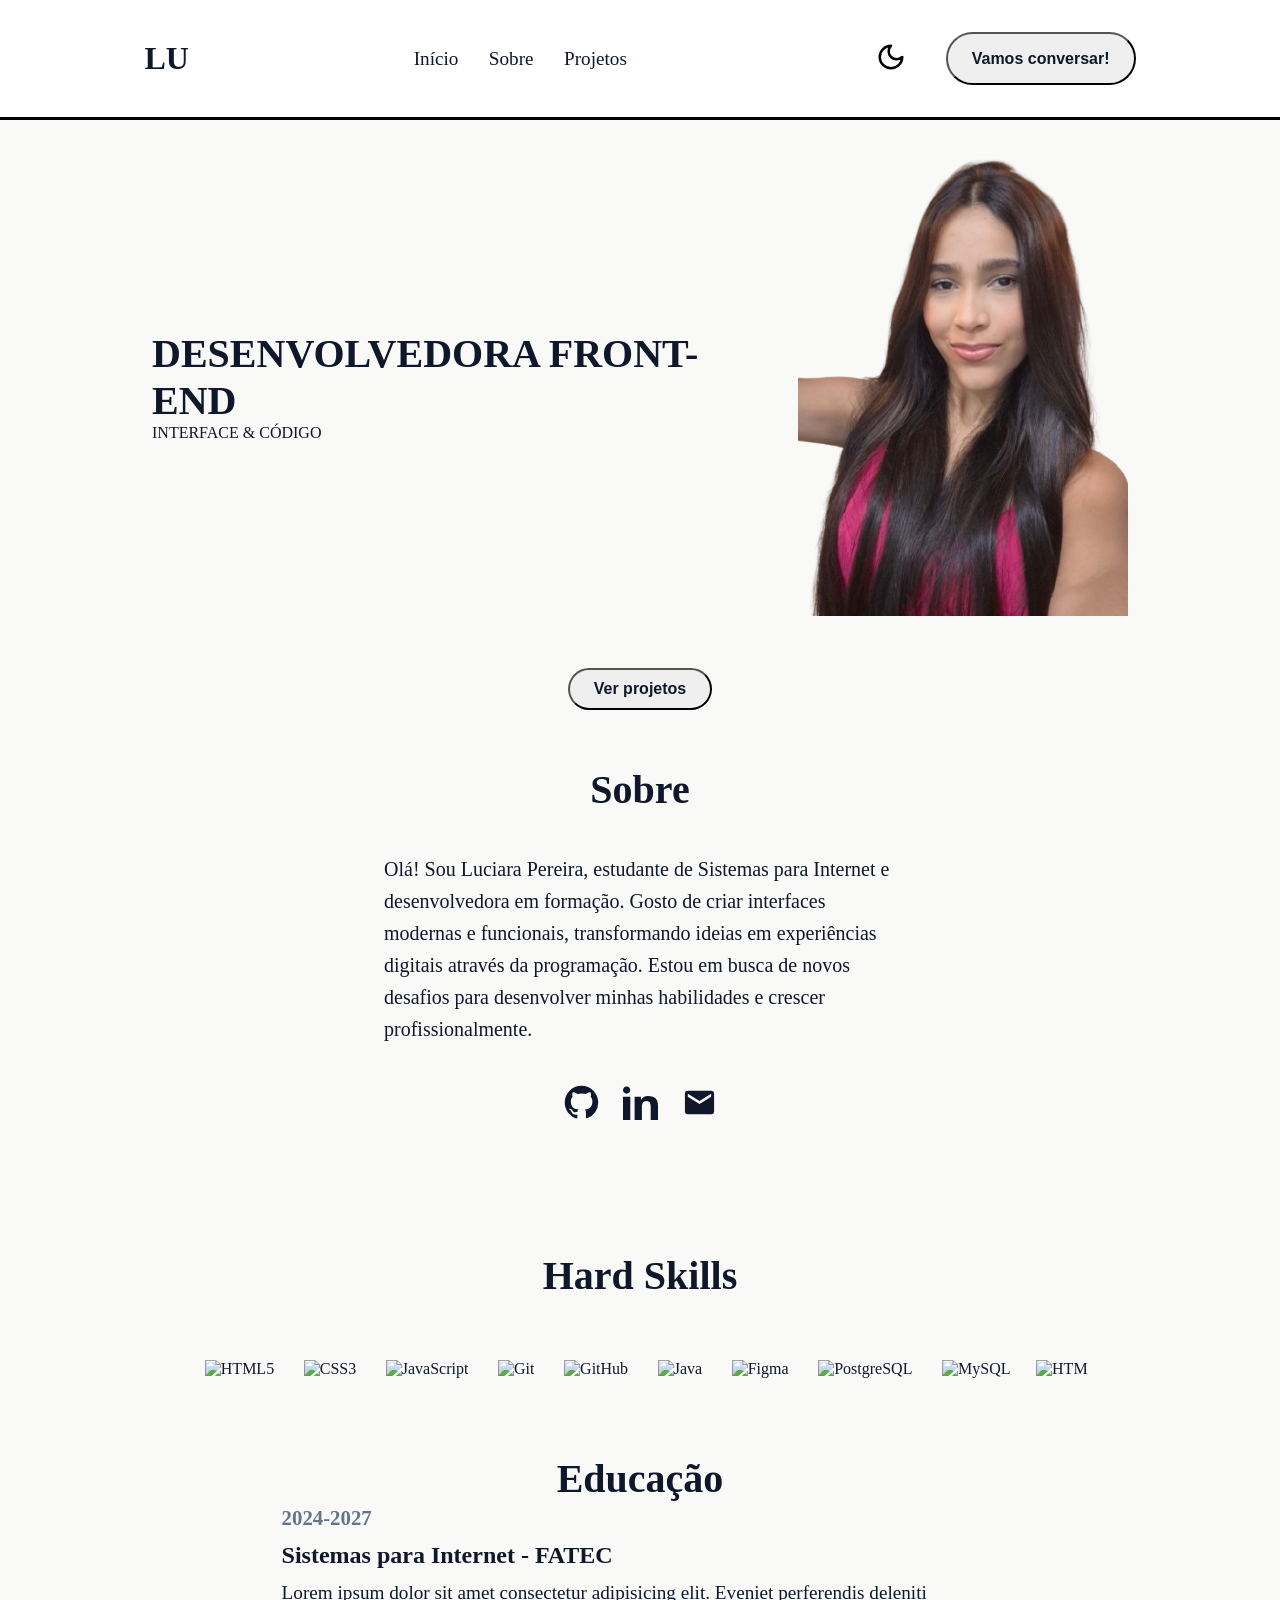
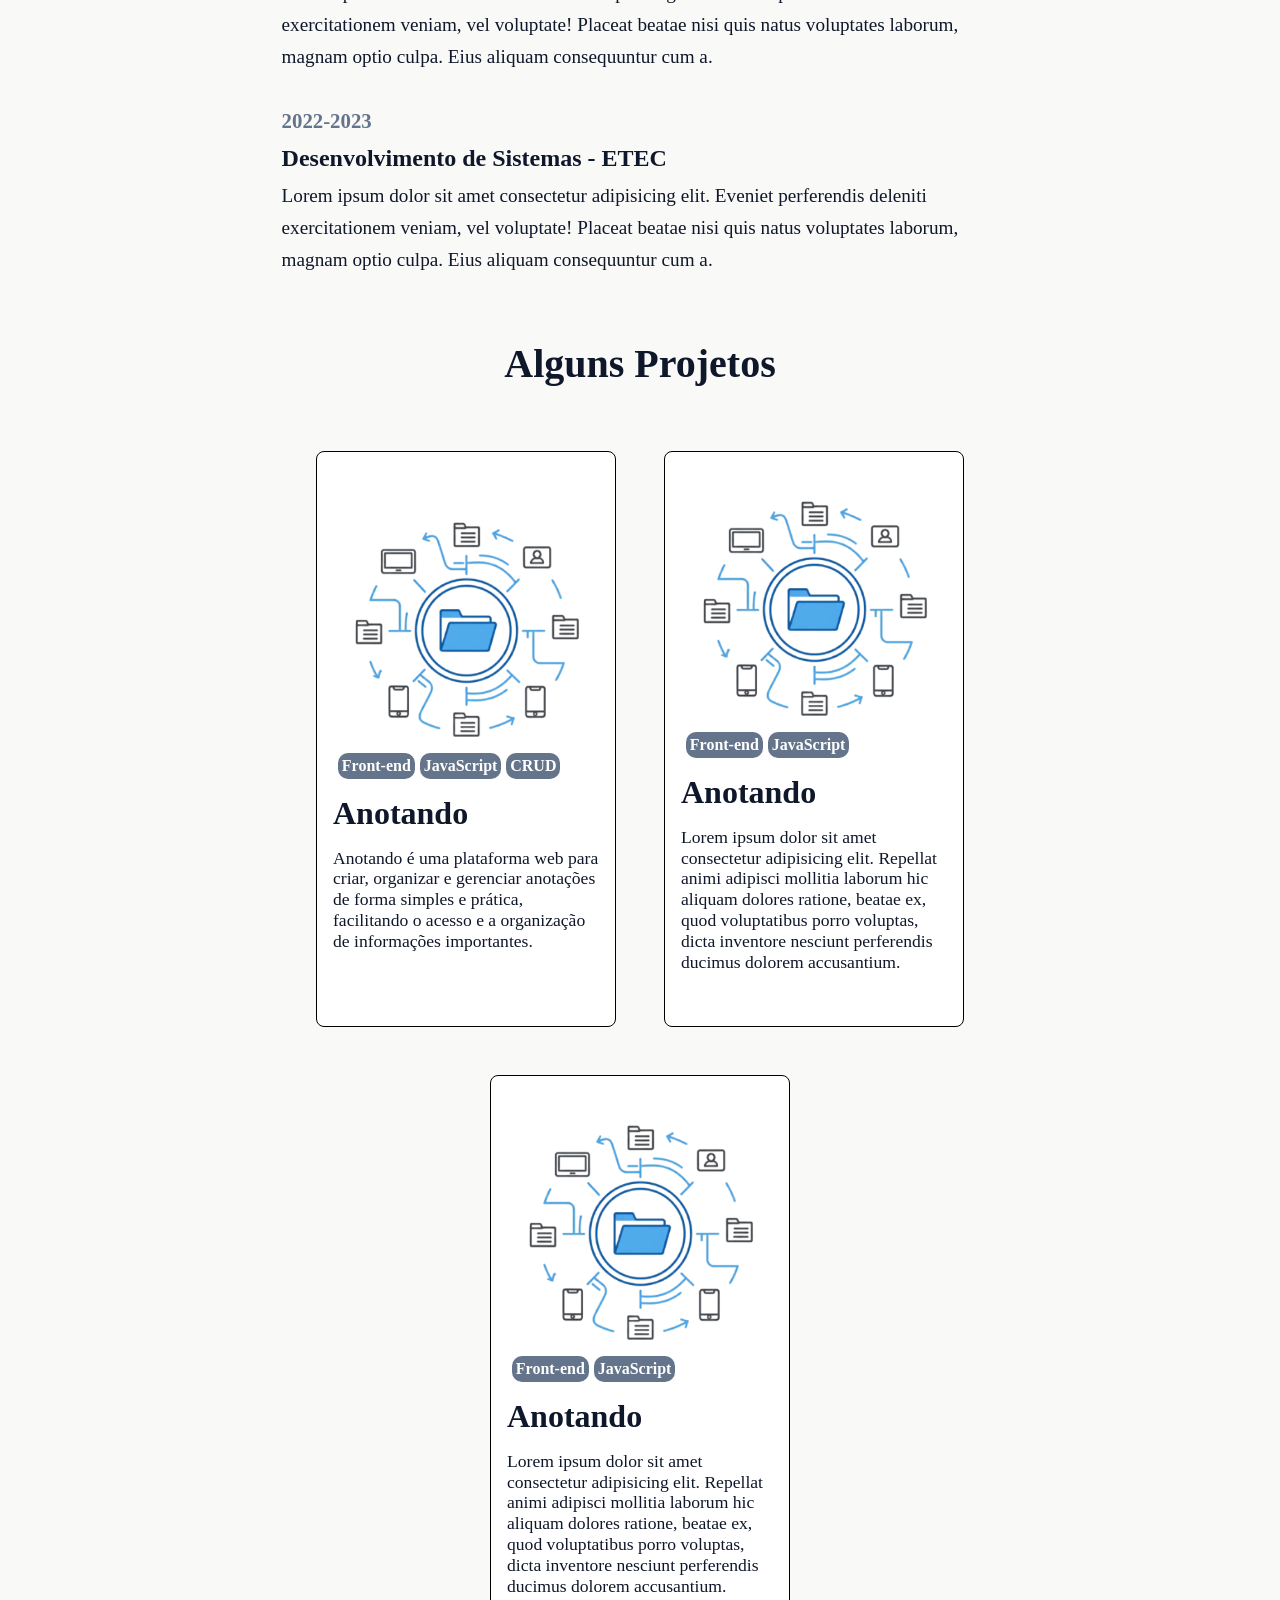
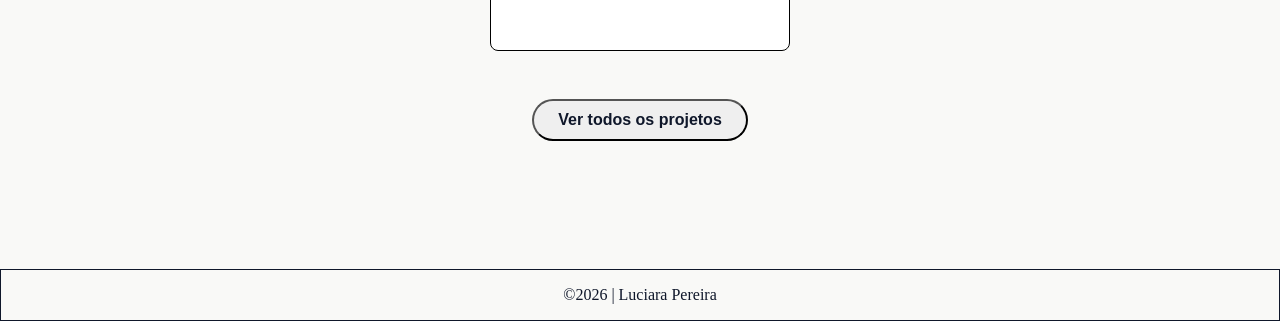
==== index.html @ bbcb5b66 "first commit" ====
<!DOCTYPE html>
<html lang="pt-br">
<head>
    <meta charset="UTF-8">
    <meta name="viewport" content="width=device-width, initial-scale=1.0">
    <meta name="description" content="Portfólio de Luciara Pereira, Desenvolvedora Full-Stack (JavaScript, TypeScript, React, Java - Spring Boot)">
    <title>Luciara Tech</title>
    <link rel="stylesheet" href="styles/style.css">
</head>
<body>

    <header class="header">
        <div class="container-header">
            <span><a href="#">LU</a></span>
            <nav class="nav">
                <ul class="nav-list">
                    <li> <a href="#">Início</a></li>
                    <li> <a href="#">Sobre</a></li>
                    <li> <a href="pages/projetos.html">Projetos</a></li>
                    <!-- <li> <a href="#">Contato</a></li> -->
                </ul>
            </nav>
            <div class="header-actions">
                <button class="btns btn-theme" id="botao-tema">
                    <svg xmlns="http://www.w3.org/2000/svg" id="icone-tema"
                        width="30"
                        height="30"
                        viewBox="0 0 24 24"
                        fill="none"
                        stroke="currentColor"
                        stroke-width="2"
                        stroke-linecap="round"
                        stroke-linejoin="round">
                        <path d="M12 3a6 6 0 1 0 9 9A9 9 0 1 1 12 3z"/>
                    </svg>
                </button>
                <button class="btns" id="contato"><a href="mailto:luciarapereir4@gmail.com">Vamos conversar!</a></button>
                <button class="menu-btn">☰</button>
                
            </div>
        </div>
    </header>

    <div class="mobile">
        <div class="container-mobile">
            <nav class="nav-mobile">
                <ul class="nav-list-mobile">
                    <li> <a href="#">Início</a></li>
                    <li> <a href="#">Sobre</a></li>
                    <li> <a href="pages/projetos.html">Projetos</a></li>
                    <!-- <li> <a href="#">Contato</a></li> -->
                </ul>
            </nav>
            <div class="mobile-actions">
                <button class="btns" id="contato-mobile"><a href="mailto:luciarapereir4@gmail.com">Vamos conversar!</a></button>
            </div>
        </div>
    </div>

    <main>
        <section class="inicio">
            <div class="container-inicio">
                <div class="container-inicio-img">
                    <div class="title-inicio">
                    <h1>DESENVOLVEDORA FRONT-END</h1>
                    <p>INTERFACE & CÓDIGO</p>
                </div>
                <div class="image-perfil">
                    <img src="imgs/eu-perfil.png" alt="">
                </div>

                </div>
                 <button class="btns btnp"><a href="pages/projetos.html">Ver projetos</a></button>
            </div>
           
        </section>
        
        <div id="s"></div>
        <section class="sobre">
            <div class="container-sobre">
                <h2 class="title-sobre">Sobre</h2>
                <p class="texto-sobre">Olá! Sou Luciara Pereira, estudante de Sistemas para Internet e desenvolvedora em formação. Gosto de criar interfaces modernas e funcionais, transformando ideias em experiências digitais através da programação. Estou em busca de novos desafios para desenvolver minhas habilidades e crescer profissionalmente.</p>

                <div class="redes">
                    <a href="">
                        <svg xmlns="http://www.w3.org/2000/svg"
                        width="35"
                        height="35"
                        viewBox="0 0 24 24"
                        fill="currentColor">
                        <path d="M12 .5C5.65.5.5 5.65.5 12c0 5.08 3.29 9.39 7.86 10.91.57.1.78-.25.78-.56v-2.17c-3.2.7-3.88-1.54-3.88-1.54-.52-1.34-1.28-1.69-1.28-1.69-1.05-.72.08-.71.08-.71 1.16.08 1.77 1.19 1.77 1.19 1.03 1.77 2.71 1.26 3.37.96.1-.75.4-1.26.73-1.55-2.55-.29-5.23-1.28-5.23-5.69 0-1.26.45-2.29 1.19-3.1-.12-.29-.52-1.47.11-3.06 0 0 .97-.31 3.19 1.18a11.1 11.1 0 0 1 5.81 0c2.22-1.49 3.19-1.18 3.19-1.18.63 1.59.23 2.77.11 3.06.74.81 1.19 1.84 1.19 3.1 0 4.42-2.68 5.4-5.24 5.68.41.36.78 1.08.78 2.18v3.23c0 .31.2.67.79.56A11.51 11.51 0 0 0 23.5 12C23.5 5.65 18.35.5 12 .5z"/>
                        </svg>
                    </a>
                    <a href="">
                        <svg xmlns="http://www.w3.org/2000/svg"
                        width="35"
                        height="35"
                        viewBox="0 0 24 24"
                        fill="currentColor">
                        <path d="M4.98 3.5C4.98 4.88 3.87 6 2.5 6S0 4.88 0 3.5 1.11 1 2.5 1 4.98 2.12 4.98 3.5zM0 8h5v16H0V8zm7.5 0h4.79v2.19h.07c.67-1.27 2.31-2.61 4.76-2.61C22.21 7.58 24 10.08 24 14.22V24h-5v-8.43c0-2.01-.04-4.6-2.8-4.6-2.81 0-3.24 2.19-3.24 4.45V24h-5V8z"/>
                        </svg>
                    </a>

                    <a href="">
                        <svg xmlns="http://www.w3.org/2000/svg"
                        width="35"
                        height="35"
                        viewBox="0 0 24 24"
                        fill="currentColor">
                         <path d="M20 4H4a2 2 0 0 0-2 2v12a2 2 0 0 0 2 2h16a2 2 0 0 0 2-2V6a2 2 0 0 0-2-2zm0 4-8 5-8-5V6l8 5 8-5v2z"/>
                        </svg>
                    </a>
                    
                </div>
            </div>    
        </section>

        <section class="more-infos">
            <div class="container-more-infos">
            
                <div class="hard-skills">
               
                <h2 >Hard Skills</h2>

                <div class="carrossel-tecnologias">
                    <div class="faixa-tecnologias">
                        <div class="grupo-tecnologias">
                            <img src="https://cdn.jsdelivr.net/gh/devicons/devicon/icons/html5/html5-original.svg" alt="HTML5">
                            <img src="https://cdn.jsdelivr.net/gh/devicons/devicon/icons/css3/css3-original.svg" alt="CSS3">
                            <img src="https://cdn.jsdelivr.net/gh/devicons/devicon/icons/javascript/javascript-original.svg" alt="JavaScript">
                            <img src="https://cdn.jsdelivr.net/gh/devicons/devicon/icons/git/git-original.svg" alt="Git">
                            <img src="https://cdn.jsdelivr.net/gh/devicons/devicon/icons/github/github-original.svg" alt="GitHub">
                            <img src="https://cdn.jsdelivr.net/gh/devicons/devicon/icons/java/java-original.svg" alt="Java">
                            <img src="https://cdn.jsdelivr.net/gh/devicons/devicon/icons/figma/figma-original.svg" alt="Figma">
                            <img src="https://cdn.jsdelivr.net/gh/devicons/devicon/icons/postgresql/postgresql-original.svg" alt="PostgreSQL">
                            <img src="https://cdn.jsdelivr.net/gh/devicons/devicon/icons/mysql/mysql-original.svg" alt="MySQL">
                        </div>

                        <div class="grupo-tecnologias">
                            <img src="https://cdn.jsdelivr.net/gh/devicons/devicon/icons/html5/html5-original.svg" alt="HTML5">
                            <img src="https://cdn.jsdelivr.net/gh/devicons/devicon/icons/css3/css3-original.svg" alt="CSS3">
                            <img src="https://cdn.jsdelivr.net/gh/devicons/devicon/icons/javascript/javascript-original.svg" alt="JavaScript">
                            <img src="https://cdn.jsdelivr.net/gh/devicons/devicon/icons/git/git-original.svg" alt="Git">
                            <img src="https://cdn.jsdelivr.net/gh/devicons/devicon/icons/github/github-original.svg" alt="GitHub">
                            <img src="https://cdn.jsdelivr.net/gh/devicons/devicon/icons/java/java-original.svg" alt="Java">
                            <img src="https://cdn.jsdelivr.net/gh/devicons/devicon/icons/figma/figma-original.svg" alt="Figma">
                            <img src="https://cdn.jsdelivr.net/gh/devicons/devicon/icons/postgresql/postgresql-original.svg" alt="PostgreSQL">
                            <img src="https://cdn.jsdelivr.net/gh/devicons/devicon/icons/mysql/mysql-original.svg" alt="MySQL">
                        </div> 
                        
                         <div class="grupo-tecnologias">
                            <img src="https://cdn.jsdelivr.net/gh/devicons/devicon/icons/html5/html5-original.svg" alt="HTML5">
                            <img src="https://cdn.jsdelivr.net/gh/devicons/devicon/icons/css3/css3-original.svg" alt="CSS3">
                            <img src="https://cdn.jsdelivr.net/gh/devicons/devicon/icons/javascript/javascript-original.svg" alt="JavaScript">
                            <img src="https://cdn.jsdelivr.net/gh/devicons/devicon/icons/git/git-original.svg" alt="Git">
                            <img src="https://cdn.jsdelivr.net/gh/devicons/devicon/icons/github/github-original.svg" alt="GitHub">
                            <img src="https://cdn.jsdelivr.net/gh/devicons/devicon/icons/java/java-original.svg" alt="Java">
                            <img src="https://cdn.jsdelivr.net/gh/devicons/devicon/icons/figma/figma-original.svg" alt="Figma">
                            <img src="https://cdn.jsdelivr.net/gh/devicons/devicon/icons/postgresql/postgresql-original.svg" alt="PostgreSQL">
                            <img src="https://cdn.jsdelivr.net/gh/devicons/devicon/icons/mysql/mysql-original.svg" alt="MySQL">
                        </div>


                         <div class="grupo-tecnologias">
                            <img src="https://cdn.jsdelivr.net/gh/devicons/devicon/icons/html5/html5-original.svg" alt="HTML5">
                            <img src="https://cdn.jsdelivr.net/gh/devicons/devicon/icons/css3/css3-original.svg" alt="CSS3">
                            <img src="https://cdn.jsdelivr.net/gh/devicons/devicon/icons/javascript/javascript-original.svg" alt="JavaScript">
                            <img src="https://cdn.jsdelivr.net/gh/devicons/devicon/icons/git/git-original.svg" alt="Git">
                            <img src="https://cdn.jsdelivr.net/gh/devicons/devicon/icons/github/github-original.svg" alt="GitHub">
                            <img src="https://cdn.jsdelivr.net/gh/devicons/devicon/icons/java/java-original.svg" alt="Java">
                            <img src="https://cdn.jsdelivr.net/gh/devicons/devicon/icons/figma/figma-original.svg" alt="Figma">
                            <img src="https://cdn.jsdelivr.net/gh/devicons/devicon/icons/postgresql/postgresql-original.svg" alt="PostgreSQL">
                            <img src="https://cdn.jsdelivr.net/gh/devicons/devicon/icons/mysql/mysql-original.svg" alt="MySQL">
                        </div>
                        
                        <div class="grupo-tecnologias">
                            <img src="https://cdn.jsdelivr.net/gh/devicons/devicon/icons/html5/html5-original.svg" alt="HTML5">
                            <img src="https://cdn.jsdelivr.net/gh/devicons/devicon/icons/css3/css3-original.svg" alt="CSS3">
                            <img src="https://cdn.jsdelivr.net/gh/devicons/devicon/icons/javascript/javascript-original.svg" alt="JavaScript">
                            <img src="https://cdn.jsdelivr.net/gh/devicons/devicon/icons/git/git-original.svg" alt="Git">
                            <img src="https://cdn.jsdelivr.net/gh/devicons/devicon/icons/github/github-original.svg" alt="GitHub">
                            <img src="https://cdn.jsdelivr.net/gh/devicons/devicon/icons/java/java-original.svg" alt="Java">
                            <img src="https://cdn.jsdelivr.net/gh/devicons/devicon/icons/figma/figma-original.svg" alt="Figma">
                            <img src="https://cdn.jsdelivr.net/gh/devicons/devicon/icons/postgresql/postgresql-original.svg" alt="PostgreSQL">
                            <img src="https://cdn.jsdelivr.net/gh/devicons/devicon/icons/mysql/mysql-original.svg" alt="MySQL">
                        </div>  
                    </div>
                </div>
            </div>
                

                <div class="education">
                    <h2>Educação</h2>
                    <div class="todos-cursos">
                        <div class="card-educacao">
                            <p class="ano">2024-2027</p>
                            <h3 class="title-curso">Sistemas para Internet - FATEC</h3>
                            <p class="desc-curso">Lorem ipsum dolor sit amet consectetur adipisicing elit. Eveniet perferendis deleniti exercitationem veniam, vel voluptate! Placeat beatae nisi quis natus voluptates laborum, magnam optio culpa. Eius aliquam consequuntur cum a.</p>
                        </div>

                         <div class="card-educacao">
                            <p class="ano">2022-2023</p>
                            <h3 class="title-curso">Desenvolvimento de Sistemas - ETEC</h3>
                            <p class="desc-curso">Lorem ipsum dolor sit amet consectetur adipisicing elit. Eveniet perferendis deleniti exercitationem veniam, vel voluptate! Placeat beatae nisi quis natus voluptates laborum, magnam optio culpa. Eius aliquam consequuntur cum a.</p>
                        </div>
                    </div>                   
                </div>
            </div>
        </section>

        <section class="projetos">
            <h2 class="title-projetos">Alguns Projetos</h2>
            <div class="container-projetos">
                
                <div class="todos-projetos">
                    <div class="card-projeto">
                        <img src="imgs/Anotando.png" alt="Logo Anotando">
                        <div class="selos">
                            <p class="selo">Front-end</p>
                            <p class="selo">JavaScript</p>
                            <p class="selo">CRUD</p>
                        </div>
                        <h3 class="title-card-projeto">Anotando</h3>
                        <p class="desc-projeto">Anotando é uma plataforma web para criar, organizar e gerenciar anotações de forma simples e prática, facilitando o acesso e a organização de informações importantes.</p>

                        <div class="infos-projeto">
                            <a href=""></a>
                            <a href=""></a>
                        </div>
                    </div>

                    <div class="card-projeto">
                        <img src="imgs/Anotando.png" alt="Logo Anotando">
                        <div class="selos">
                            <p class="selo">Front-end</p>
                            <p class="selo">JavaScript</p>
                        </div>
                        <h3 class="title-card-projeto">Anotando</h3>
                        <p class="desc-projeto">Lorem ipsum dolor sit amet consectetur adipisicing elit. Repellat animi adipisci mollitia laborum hic aliquam dolores ratione, beatae ex, quod voluptatibus porro voluptas, dicta inventore nesciunt perferendis ducimus dolorem accusantium.</p>

                        <div class="infos-projeto">
                            <a href=""></a>
                            <a href=""></a>
                        </div>
                    </div>

                    <div class="card-projeto">
                        <img src="imgs/Anotando.png" alt="Logo Anotando">
                        <div class="selos">
                            <p class="selo">Front-end</p>
                            <p class="selo">JavaScript</p>
                        </div>
                        <h3 class="title-card-projeto">Anotando</h3>
                        <p class="desc-projeto">Lorem ipsum dolor sit amet consectetur adipisicing elit. Repellat animi adipisci mollitia laborum hic aliquam dolores ratione, beatae ex, quod voluptatibus porro voluptas, dicta inventore nesciunt perferendis ducimus dolorem accusantium.</p>

                        <div class="infos-projeto">
                            <a href=""></a>
                            <a href=""></a>
                        </div>
                    </div>
                </div>
                 <button class="btns btnp"><a href="pages/projetos.html">Ver todos os projetos</a></button>
            </div>
        </section>
    </main>

    <footer>
        <div class="rodape">
            <p>©2026 | Luciara Pereira</p>
        </div>
    </footer>

    <script src="scripts/script.js"></script>

</body>
</html>
---- styles/style.css ----
:root {
  --bg-primary: #f9f9f7; 
  --bg-secondary: #ffffff;
  --bg-card: #ffffff;

  --text-primary: #0f172a; 
  --text-secondary: #64748b;
  --text-muted: #94a3b8;
  --text-call: #0f172a;

  --border: #e5e7eb;

}

*{
    margin: 0;
    padding: 0;
    box-sizing: border-box;
}

body {
  font-family: var(--font-primary);
  background-color: var(--bg-primary);
  color: var(--text-primary);
  overflow-x: hidden;
  transition:
    background-color 0.3s ease,
    color 0.3s ease;
}

body.dark{
  --bg-primary: #0a0f1a;
  --bg-secondary: #141922;
 --text-primary: #f9f9f7;
 --text-call: #0f172a;
}

body.dark .btn-theme{
    color: white; /* sol */
}

header{
    display: flex;
    border-bottom: 0.2rem solid #000000;
    padding: 2rem;  
    position: fixed;
    top: 0;
    background: var(--bg-secondary);
    width: 100%;
    margin-bottom: 2rem;
    z-index: 1;


    transition:
    background-color 0.3s ease,
    border-color 0.3s ease;
    background: color-mix(in srgb, var(--bg-secondary), transparent 10%);
    backdrop-filter: blur(10px);
}

header .container-header{
    width: 100%;
    margin: 0 auto;
    display: flex;
    justify-content: space-around;
    align-items: center;    
}

.container-header a{
    color: var(--font-primary);
    text-decoration: none;
    font-size: 1.2rem;
}

.container-header a:hover{
    color: var(--text-secondary);
}

.container-header span a{
    font-size: 2rem;
    font-weight: 800;
    color: var(--text-primary);
    text-decoration: none;
    z-index: 201;
}

.nav .nav-list{
    display: flex;
    gap: 1.9rem; 
}

.nav-list li{
    list-style-type: none;
}

.header-actions{
    display: flex;
    gap: 1rem;
}

.btns {
  display: inline-block;
  padding: 10px 24px;
  border-radius: 50px;
  text-decoration: none;
  font-weight: 700;
  cursor: pointer;
  transition: all 0.3s ease;
}

.btn-theme{
    background-color: transparent;
    border: none;
}

.btns:hover{
   transform: translateY(-2px);
}

#contato a{
    font-size: 1rem;
    color: var(--text-call);
    text-decoration: none;
}

#contato-mobile a{
    font-size: 1rem;
    color: var(--text-call);
    text-decoration: none;
}

.btnp a{
     font-size: 1rem;
     color: var(--text-call);
     text-decoration: none;
}

h1{
    font-size: 2.5rem;
}

h2{
    font-size: 2.5rem;
}


section{
  margin: 0 auto;
}


.inicio{
    width: 80%;
    max-width: 1400px;
    display: flex;
    flex-direction: column;
    align-items: center;
    justify-content: center;
    padding: 1.5rem;
    margin-top: 8rem;
}

.container-inicio{
    display: flex;
    justify-content: space-evenly;
    align-items: center;
    gap: 3rem;
    flex-direction: column;
    flex-wrap: wrap;
}

.container-inicio-img{
    display: flex;
    justify-content: space-evenly;
    align-items: center;
    gap: 3rem;
}

.sobre{
    width: 80%;
    max-width: 1400px;
    display: flex;
    flex-direction: column;
    align-items: center;
    justify-content: center;
    margin: 2rem auto;
}

.container-sobre{
    display: flex;
    flex-direction: column;
    align-items: center;
    justify-content: center;
    gap: 2.5rem;
}

.texto-sobre{
    max-width: 50%;
    width: 100%;
    font-size: 20px;
    line-height: 2rem;
}

.redes{
    display: flex;
    align-items: center;
    justify-content: center;
    gap: 1.5rem;
} 

.redes svg{
    color: var(--text-primary);
}

.container-more-infos{
    width: 80%;
    max-width: 1400px;
    display: flex;
    flex-direction: column;
    align-items: center;
    justify-content: center;
    margin: 4rem auto;
}

.hard-skills{
    display: flex;
    justify-content: center;
    flex-direction: column;
    align-items: center;
    gap: 3rem;
    margin: 4rem;
}

.carrossel-tecnologias{
    width: 100%;
    overflow: hidden;
    position: relative;
    margin: 0 auto;
}

.faixa-tecnologias{
    display: flex;
    width: fit-content;
    flex-wrap: nowrap;
    animation: deslizar 18s linear infinite;
}

.grupo-tecnologias{
    flex-shrink: 0;
}

.grupo-tecnologias img{
    width: 50px;
    height: 50px;
    flex-shrink: 0;
    transition: .3s;
    margin: 0.8rem;
}

.grupo-tecnologias img:hover{
    transform: scale(1.1);
}

@keyframes deslizar{
    from{
        transform: translateX(0);
    }

    to{
         transform: translateX(-50%);
    }
}

.education{
    display: flex;
    flex-direction: column;
    justify-content: center;
    align-items: center;
}

.todos-cursos{
    display: flex;
    flex-direction: column;
    align-items: center;
    gap: 2rem;
}
.card-educacao{
    display: flex;
    flex-direction: column;
    gap: 0.5rem;
    width: 70%;
}

.card-educacao p{
    font-size: 1.2rem;
    line-height: 2rem;
    
}

.card-educacao .ano{
    color: var(--text-secondary);
    font-weight: bold;
    font-size: 1.3rem;
}

.card-educacao .title-curso{
    font-size: 1.5rem;
    font-weight: 700;
}

.projetos{
    width: 80%;
    max-width: 1400px;
    display: flex;
    align-items: center;
    justify-content: center;
    margin: 4rem auto;
    flex-direction: column;
}

.container-projetos{
    display: flex;
    justify-content: center;
    align-items: center;
    gap: 3rem;
    margin: 4rem;
    flex-direction: column;
}

.todos-projetos{
    display: flex;
    flex-wrap: wrap;
    align-items: center;
    justify-content: center;
    gap: 3rem;
}

.card-projeto{
    display: flex;
    flex-direction: column;
    justify-content: center;
    padding: 1rem;
    background-color: var(--bg-secondary);
    border: 1px solid #000000;
    min-width: 300px;
    max-width: 300px;
    width: 100%;
    min-height: 20%;
    height: 36rem;
    gap: 1rem;
    border-radius: 8px;
    transition: 1s;
}

.card-projeto:hover{
    transform: translateY(-10px);
}

.card-projeto img{
    max-width: 300px;
    width: 100%;
    height: auto;
    margin: 0 auto;
}

.card-projeto .selos{
    display: flex;
    align-items: center;
}

.card-projeto .selos p{
    display: flex;
    align-items: center;
    justify-content: space-evenly;
    background-color: var(--text-secondary);
    margin-left: 0.3rem;
    padding: 4px;
    border-radius: 10px;
    color: var(--bg-secondary);
    font-weight: 600;
}

.title-card-projeto{
    font-size: 2rem;
}

.desc-projeto{
    font-size: 1.1rem;
    line-height: 1.3rem;
}





.mobile{
    z-index: 1000;
    position: fixed;
    top: 100px; /* distância do topo */
    display: flex;
    flex-direction: column;
    align-items: center;
    width: 100%;
    height: calc(100vh - 100px);
    gap: 1.5rem;
    transition: .3s;
    right: -100%;
}

.container-mobile{
    background: var(--bg-secondary);
    width: 100%;
    margin:0;
    margin-top: 1rem;
    padding: 1rem 0;
    display: flex;
    flex-direction: column;
    align-items: center;
    gap: 1.5rem;
}

    .container-mobile span a{
        text-decoration: none;
        color: var(--text-primary);
        font-size: 1.5rem;
        font-weight: 800;
    }

    .nav-list-mobile{
        display: flex;
        flex-direction: column;
        gap: 1rem;
        align-items: center;
    }

    .nav-list-mobile li{
        list-style: none;
    }

    .nav-list-mobile a{
        text-decoration: none;
        color: var(--text-primary);
        font-weight: 600;
    }

    .mobile-actions{
        display: flex;
        flex-direction: column;
        width: 100%;
        gap: .8rem;
    }

    .mobile-actions .btns{
        width: 70%;
        text-align: center;
        margin: 0 auto;
    }


.mobile.active{
    right: 0;
}
.menu-btn{
    display: none;
}

.menu-btn{
    background: none;
    border: none;
    cursor: pointer;

    font-size: 2.5rem;
    color: var(--text-primary);
}

.rodape{
    padding: 1rem;
    border: 1px solid var(--text-primary);
    display: flex;
    align-items: center;
    justify-content: center;
}



@media (max-width: 768px) {

    #contato{
        display: none;
    }

    .nav{
        display: none;
    }

    .menu-btn{
        display: block;
    }
   
    .container-inicio-img{
        flex-direction: column;
    }

    .faixa-tecnologias{
         animation: deslizar 8s linear infinite;
    }

}
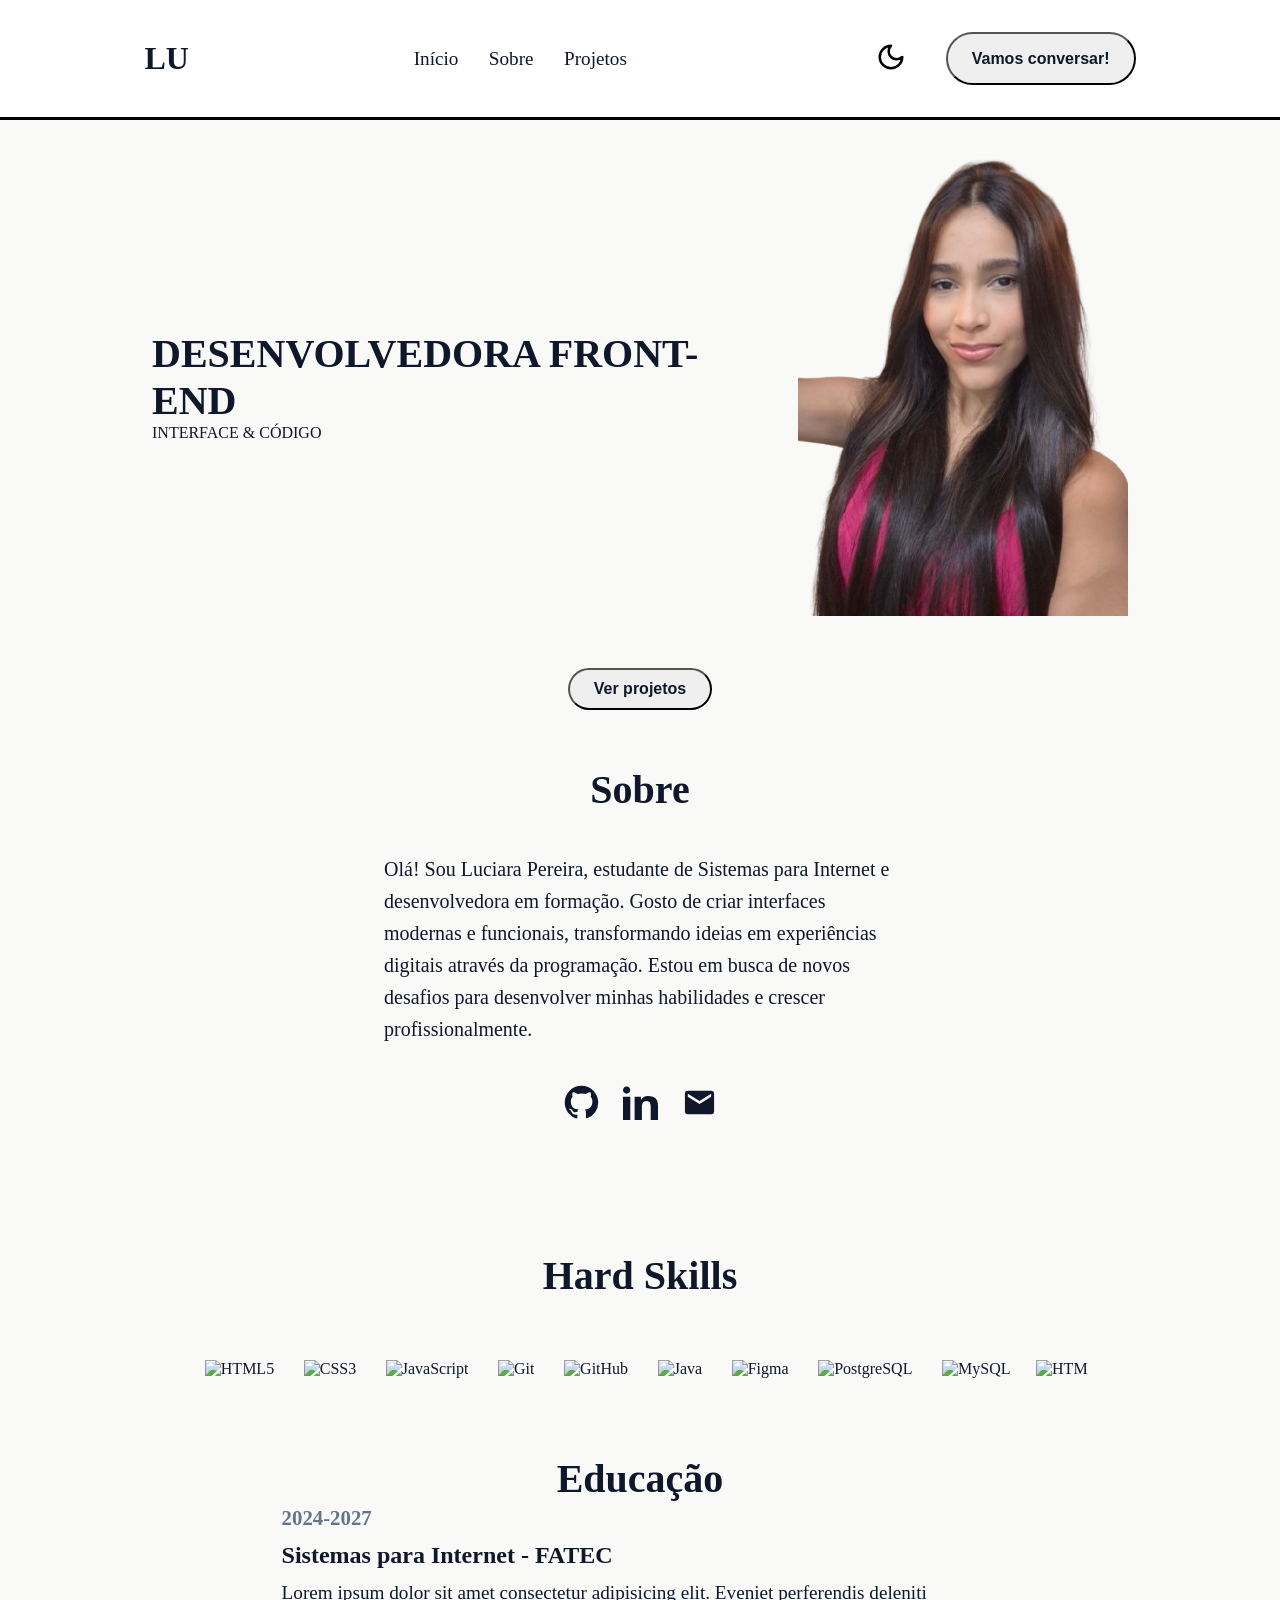
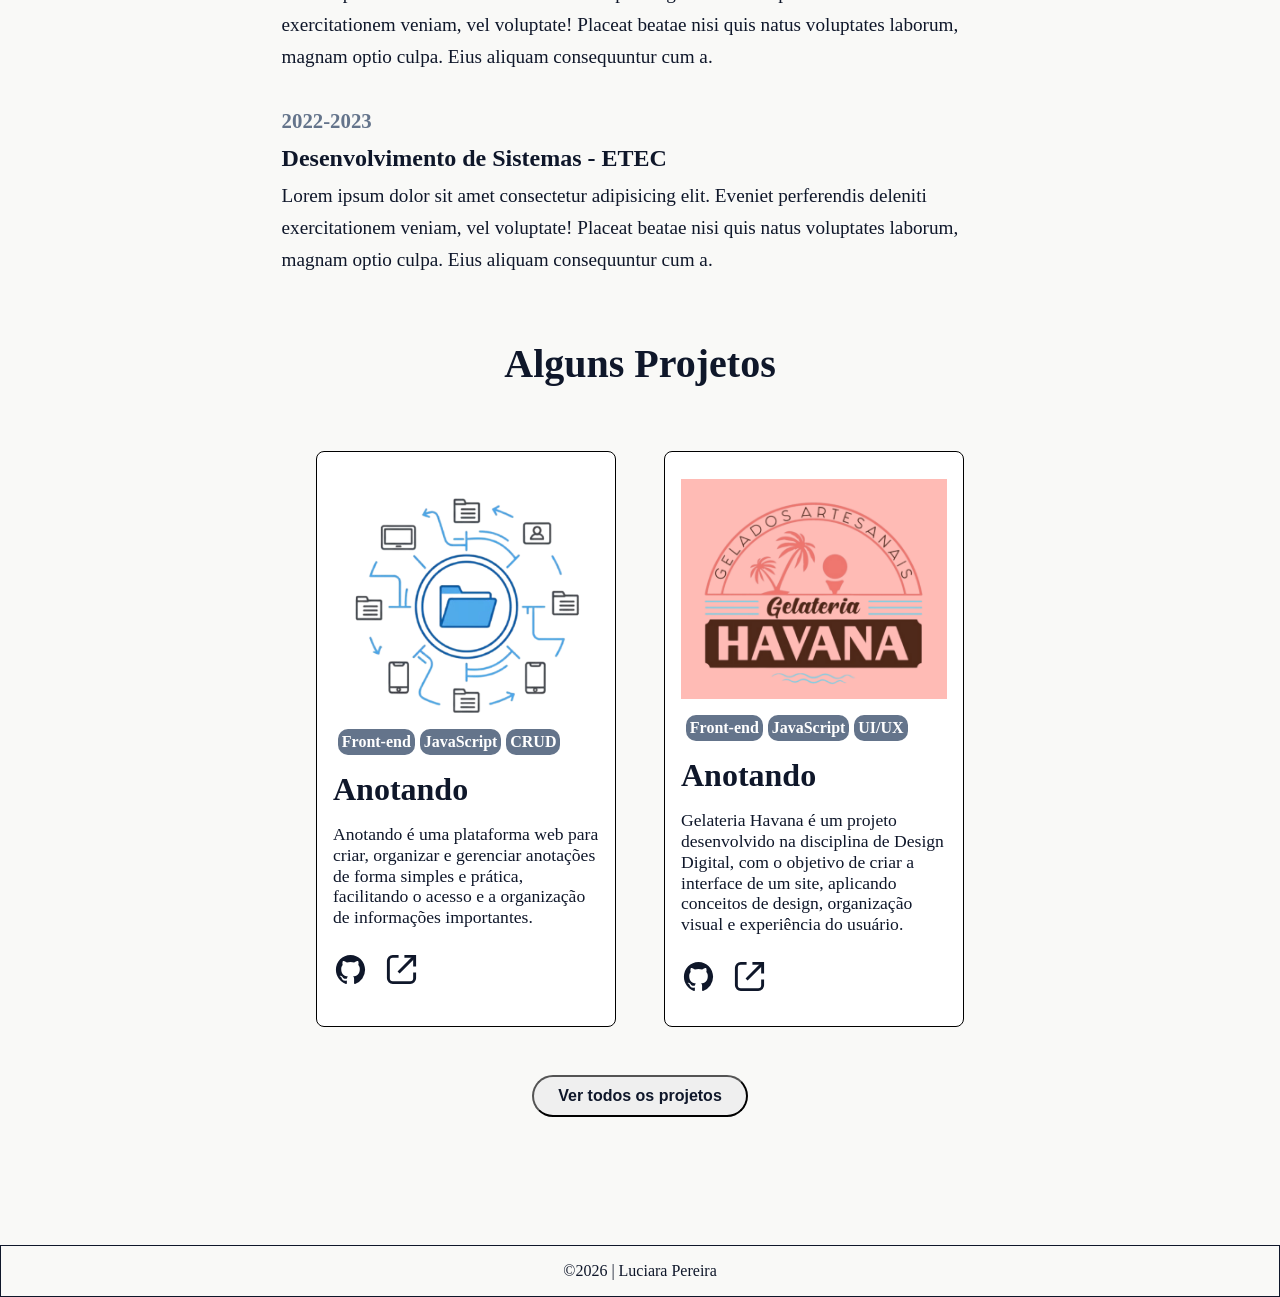
==== commit 32780da8: "projetos" ====
--- a/index.html
+++ b/index.html
@@ -14,8 +14,8 @@
             <span><a href="#">LU</a></span>
             <nav class="nav">
                 <ul class="nav-list">
-                    <li> <a href="#">Início</a></li>
-                    <li> <a href="#">Sobre</a></li>
+                    <li> <a href="index.html">Início</a></li>
+                    <li> <a href="#s">Sobre</a></li>
                     <li> <a href="pages/projetos.html">Projetos</a></li>
                     <!-- <li> <a href="#">Contato</a></li> -->
                 </ul>
@@ -45,8 +45,8 @@
         <div class="container-mobile">
             <nav class="nav-mobile">
                 <ul class="nav-list-mobile">
-                    <li> <a href="#">Início</a></li>
-                    <li> <a href="#">Sobre</a></li>
+                    <li> <a href="index.html">Início</a></li>
+                    <li> <a href="#s">Sobre</a></li>
                     <li> <a href="pages/projetos.html">Projetos</a></li>
                     <!-- <li> <a href="#">Contato</a></li> -->
                 </ul>
@@ -82,7 +82,7 @@
                 <p class="texto-sobre">Olá! Sou Luciara Pereira, estudante de Sistemas para Internet e desenvolvedora em formação. Gosto de criar interfaces modernas e funcionais, transformando ideias em experiências digitais através da programação. Estou em busca de novos desafios para desenvolver minhas habilidades e crescer profissionalmente.</p>
 
                 <div class="redes">
-                    <a href="">
+                    <a href="https://github.com/LuciaraPereira">
                         <svg xmlns="http://www.w3.org/2000/svg"
                         width="35"
                         height="35"
@@ -91,7 +91,7 @@
                         <path d="M12 .5C5.65.5.5 5.65.5 12c0 5.08 3.29 9.39 7.86 10.91.57.1.78-.25.78-.56v-2.17c-3.2.7-3.88-1.54-3.88-1.54-.52-1.34-1.28-1.69-1.28-1.69-1.05-.72.08-.71.08-.71 1.16.08 1.77 1.19 1.77 1.19 1.03 1.77 2.71 1.26 3.37.96.1-.75.4-1.26.73-1.55-2.55-.29-5.23-1.28-5.23-5.69 0-1.26.45-2.29 1.19-3.1-.12-.29-.52-1.47.11-3.06 0 0 .97-.31 3.19 1.18a11.1 11.1 0 0 1 5.81 0c2.22-1.49 3.19-1.18 3.19-1.18.63 1.59.23 2.77.11 3.06.74.81 1.19 1.84 1.19 3.1 0 4.42-2.68 5.4-5.24 5.68.41.36.78 1.08.78 2.18v3.23c0 .31.2.67.79.56A11.51 11.51 0 0 0 23.5 12C23.5 5.65 18.35.5 12 .5z"/>
                         </svg>
                     </a>
-                    <a href="">
+                    <a href="https://www.linkedin.com/in/luciarapereira/">
                         <svg xmlns="http://www.w3.org/2000/svg"
                         width="35"
                         height="35"
@@ -101,7 +101,7 @@
                         </svg>
                     </a>
 
-                    <a href="">
+                    <a href="mailto:luciarapereir4@gmail.com">
                         <svg xmlns="http://www.w3.org/2000/svg"
                         width="35"
                         height="35"
@@ -223,13 +223,49 @@
                         <h3 class="title-card-projeto">Anotando</h3>
                         <p class="desc-projeto">Anotando é uma plataforma web para criar, organizar e gerenciar anotações de forma simples e prática, facilitando o acesso e a organização de informações importantes.</p>
 
-                        <div class="infos-projeto">
-                            <a href=""></a>
-                            <a href=""></a>
+                          <div class="infos-projeto">
+                            <a href="https://github.com/LuciaraPereira/anotando">
+                                <svg xmlns="http://www.w3.org/2000/svg" width="35" height="35" fill="currentColor" viewBox="0 0 24 24">
+                                    <path d="M12 2C6.48 2 2 6.58 2 12.23c0 4.52 2.87 8.35 6.84 9.7.5.1.68-.22.68-.49 0-.24-.01-1.04-.01-1.89-2.78.62-3.37-1.21-3.37-1.21-.45-1.18-1.11-1.49-1.11-1.49-.91-.64.07-.63.07-.63 1 .07 1.53 1.06 1.53 1.06.9 1.58 2.36 1.12 2.94.86.09-.67.35-1.12.63-1.38-2.22-.26-4.56-1.14-4.56-5.08 0-1.12.39-2.03 1.03-2.75-.1-.26-.45-1.31.1-2.72 0 0 .84-.28 2.75 1.05A9.3 9.3 0 0 1 12 6.84c.85 0 1.7.12 2.5.35 1.9-1.33 2.74-1.05 2.74-1.05.55 1.41.2 2.46.1 2.72.64.72 1.03 1.63 1.03 2.75 0 3.95-2.35 4.82-4.58 5.07.36.32.68.95.68 1.92 0 1.39-.01 2.51-.01 2.85 0 .27.18.6.69.49A10.25 10.25 0 0 0 22 12.23C22 6.58 17.52 2 12 2z"/>
+                                </svg>
+                            </a>
+                            <a href="https://anotando.vercel.app/"> 
+                                <svg xmlns="http://www.w3.org/2000/svg" width="35" height="35"  fill="none" stroke="currentColor" stroke-width="2" viewBox="0 0 24 24">
+                                    <path d="M14 3h7v7"/>
+                                    <path d="M10 14L21 3"/>
+                                    <path d="M21 14v4a3 3 0 0 1-3 3H6a3 3 0 0 1-3-3V6a3 3 0 0 1 3-3h4"/>
+                                </svg>
+                            </a>
                         </div>
                     </div>
 
                     <div class="card-projeto">
+                        <img src="imgs/Havana.png" alt="Logo Gelateria Havana">
+                        <div class="selos">
+                            <p class="selo">Front-end</p>
+                            <p class="selo">JavaScript</p>
+                            <p class="selo">UI/UX</p>
+                        </div>
+                        <h3 class="title-card-projeto">Anotando</h3>
+                        <p class="desc-projeto">Gelateria Havana é um projeto desenvolvido na disciplina de Design Digital, com o objetivo de criar a interface de um site, aplicando conceitos de design, organização visual e experiência do usuário.</p>
+
+                          <div class="infos-projeto">
+                            <a href="https://github.com/LuciaraPereira/Gelateria-Havana">
+                                <svg xmlns="http://www.w3.org/2000/svg" width="35" height="35"  fill="currentColor" viewBox="0 0 24 24">
+                                    <path d="M12 2C6.48 2 2 6.58 2 12.23c0 4.52 2.87 8.35 6.84 9.7.5.1.68-.22.68-.49 0-.24-.01-1.04-.01-1.89-2.78.62-3.37-1.21-3.37-1.21-.45-1.18-1.11-1.49-1.11-1.49-.91-.64.07-.63.07-.63 1 .07 1.53 1.06 1.53 1.06.9 1.58 2.36 1.12 2.94.86.09-.67.35-1.12.63-1.38-2.22-.26-4.56-1.14-4.56-5.08 0-1.12.39-2.03 1.03-2.75-.1-.26-.45-1.31.1-2.72 0 0 .84-.28 2.75 1.05A9.3 9.3 0 0 1 12 6.84c.85 0 1.7.12 2.5.35 1.9-1.33 2.74-1.05 2.74-1.05.55 1.41.2 2.46.1 2.72.64.72 1.03 1.63 1.03 2.75 0 3.95-2.35 4.82-4.58 5.07.36.32.68.95.68 1.92 0 1.39-.01 2.51-.01 2.85 0 .27.18.6.69.49A10.25 10.25 0 0 0 22 12.23C22 6.58 17.52 2 12 2z"/>
+                                </svg>
+                            </a>
+                            <a href="https://gelateria-havana.vercel.app/"> 
+                                <svg xmlns="http://www.w3.org/2000/svg" width="35" height="35"  fill="none" stroke="currentColor" stroke-width="2" viewBox="0 0 24 24">
+                                    <path d="M14 3h7v7"/>
+                                    <path d="M10 14L21 3"/>
+                                    <path d="M21 14v4a3 3 0 0 1-3 3H6a3 3 0 0 1-3-3V6a3 3 0 0 1 3-3h4"/>
+                                </svg>
+                            </a>
+                        </div>
+                    </div>
+
+                    <!-- <div class="card-projeto">
                         <img src="imgs/Anotando.png" alt="Logo Anotando">
                         <div class="selos">
                             <p class="selo">Front-end</p>
@@ -238,26 +274,21 @@
                         <h3 class="title-card-projeto">Anotando</h3>
                         <p class="desc-projeto">Lorem ipsum dolor sit amet consectetur adipisicing elit. Repellat animi adipisci mollitia laborum hic aliquam dolores ratione, beatae ex, quod voluptatibus porro voluptas, dicta inventore nesciunt perferendis ducimus dolorem accusantium.</p>
 
-                        <div class="infos-projeto">
-                            <a href=""></a>
-                            <a href=""></a>
-                        </div>
-                    </div>
-
-                    <div class="card-projeto">
-                        <img src="imgs/Anotando.png" alt="Logo Anotando">
-                        <div class="selos">
-                            <p class="selo">Front-end</p>
-                            <p class="selo">JavaScript</p>
-                        </div>
-                        <h3 class="title-card-projeto">Anotando</h3>
-                        <p class="desc-projeto">Lorem ipsum dolor sit amet consectetur adipisicing elit. Repellat animi adipisci mollitia laborum hic aliquam dolores ratione, beatae ex, quod voluptatibus porro voluptas, dicta inventore nesciunt perferendis ducimus dolorem accusantium.</p>
-
-                        <div class="infos-projeto">
-                            <a href=""></a>
-                            <a href=""></a>
-                        </div>
-                    </div>
+                          <div class="infos-projeto">
+                            <a href="">
+                                <svg xmlns="http://www.w3.org/2000/svg" width="35" height="35"  fill="currentColor" viewBox="0 0 24 24">
+                                    <path d="M12 2C6.48 2 2 6.58 2 12.23c0 4.52 2.87 8.35 6.84 9.7.5.1.68-.22.68-.49 0-.24-.01-1.04-.01-1.89-2.78.62-3.37-1.21-3.37-1.21-.45-1.18-1.11-1.49-1.11-1.49-.91-.64.07-.63.07-.63 1 .07 1.53 1.06 1.53 1.06.9 1.58 2.36 1.12 2.94.86.09-.67.35-1.12.63-1.38-2.22-.26-4.56-1.14-4.56-5.08 0-1.12.39-2.03 1.03-2.75-.1-.26-.45-1.31.1-2.72 0 0 .84-.28 2.75 1.05A9.3 9.3 0 0 1 12 6.84c.85 0 1.7.12 2.5.35 1.9-1.33 2.74-1.05 2.74-1.05.55 1.41.2 2.46.1 2.72.64.72 1.03 1.63 1.03 2.75 0 3.95-2.35 4.82-4.58 5.07.36.32.68.95.68 1.92 0 1.39-.01 2.51-.01 2.85 0 .27.18.6.69.49A10.25 10.25 0 0 0 22 12.23C22 6.58 17.52 2 12 2z"/>
+                                </svg>
+                            </a>
+                            <a href=""> 
+                                <svg xmlns="http://www.w3.org/2000/svg" width="35" height="35" fill="none" stroke="currentColor" stroke-width="2" viewBox="0 0 24 24">
+                                    <path d="M14 3h7v7"/>
+                                    <path d="M10 14L21 3"/>
+                                    <path d="M21 14v4a3 3 0 0 1-3 3H6a3 3 0 0 1-3-3V6a3 3 0 0 1 3-3h4"/>
+                                </svg>
+                            </a>
+                        </div>
+                    </div> -->
                 </div>
                  <button class="btns btnp"><a href="pages/projetos.html">Ver todos os projetos</a></button>
             </div>
--- a/styles/style.css
+++ b/styles/style.css
@@ -212,6 +212,10 @@
     color: var(--text-primary);
 }
 
+.redes svg:hover{
+    color: var(--text-secondary);
+}
+
 .container-more-infos{
     width: 80%;
     max-width: 1400px;
@@ -243,6 +247,9 @@
     width: fit-content;
     flex-wrap: nowrap;
     animation: deslizar 18s linear infinite;
+}
+.faixa-tecnologias:hover{
+     animation-play-state: paused;
 }
 
 .grupo-tecnologias{
@@ -260,6 +267,7 @@
 .grupo-tecnologias img:hover{
     transform: scale(1.1);
 }
+
 
 @keyframes deslizar{
     from{
@@ -389,8 +397,20 @@
     line-height: 1.3rem;
 }
 
-
-
+.infos-projeto{
+    display: flex;
+    gap: 1rem;
+    align-items: center;
+}
+
+.infos-projeto a{
+    color: var(--text-primary);
+    margin-top: 0.5rem;
+}
+
+.infos-projeto a:hover{
+    color:var(--text-secondary);
+}
 
 
 .mobile{
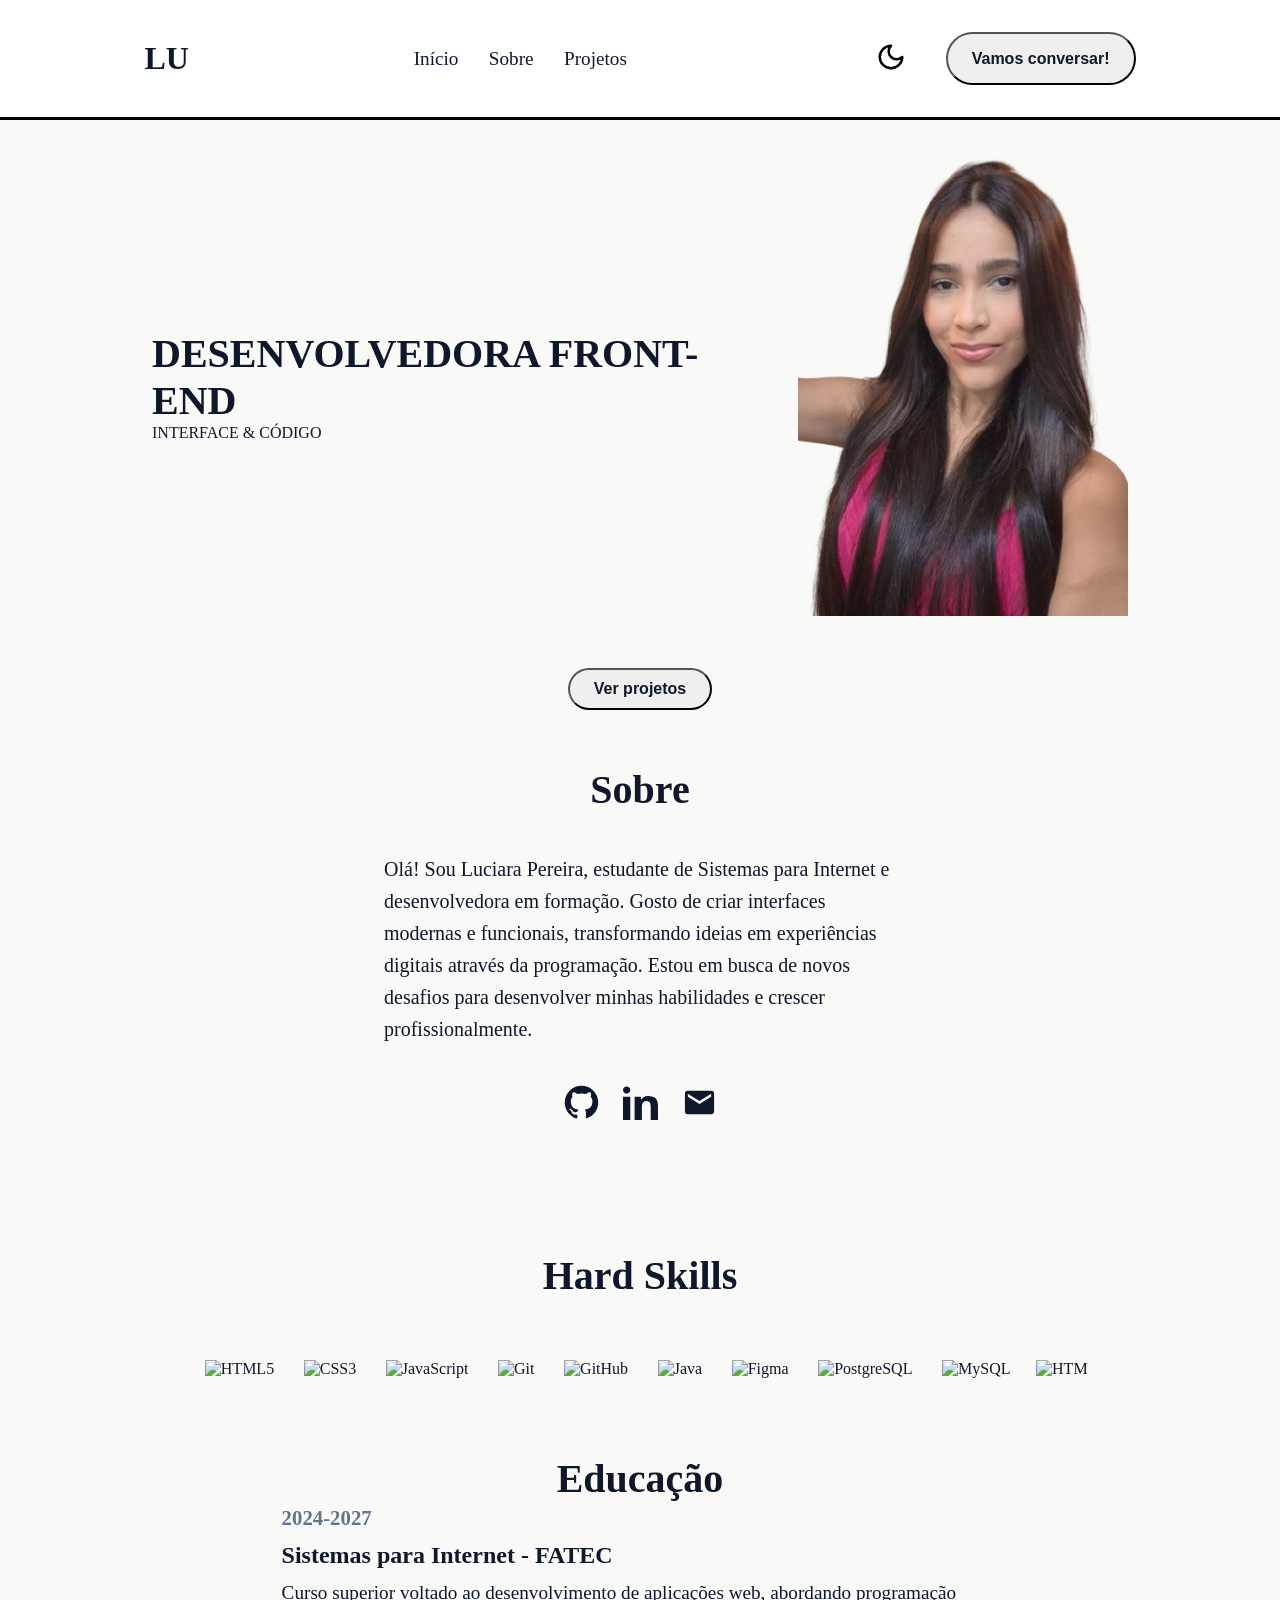
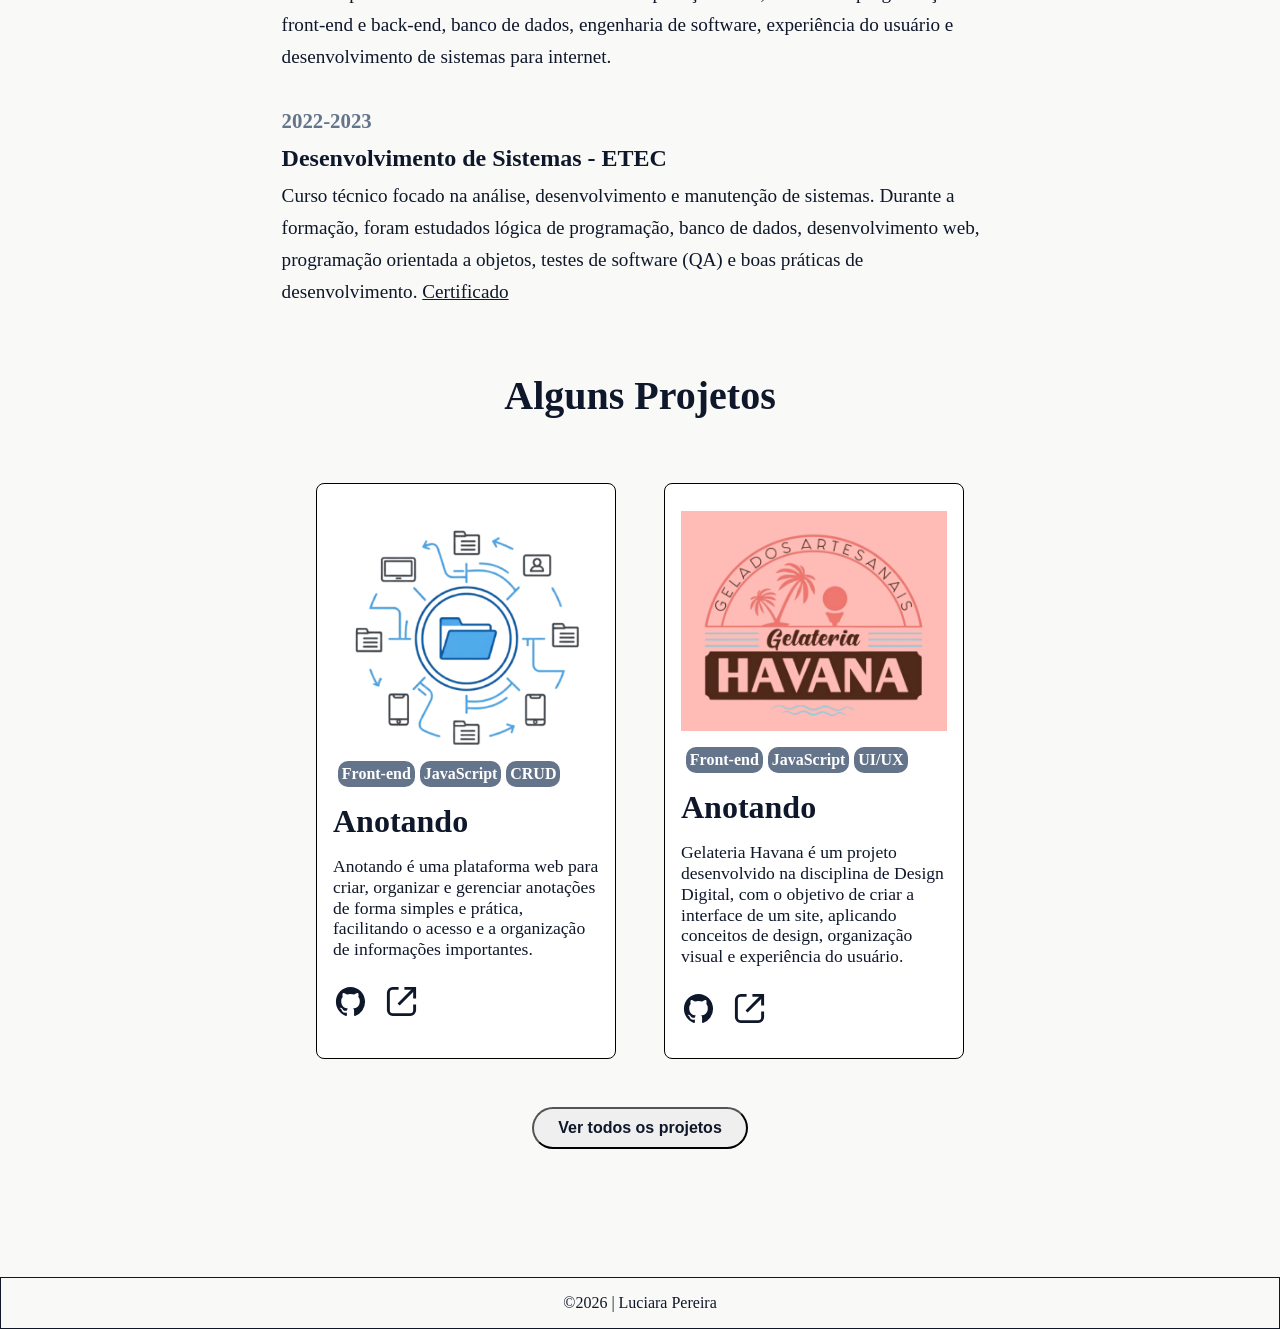
==== commit b681463e: "certificados" ====
--- a/index.html
+++ b/index.html
@@ -195,13 +195,13 @@
                         <div class="card-educacao">
                             <p class="ano">2024-2027</p>
                             <h3 class="title-curso">Sistemas para Internet - FATEC</h3>
-                            <p class="desc-curso">Lorem ipsum dolor sit amet consectetur adipisicing elit. Eveniet perferendis deleniti exercitationem veniam, vel voluptate! Placeat beatae nisi quis natus voluptates laborum, magnam optio culpa. Eius aliquam consequuntur cum a.</p>
+                            <p class="desc-curso">Curso superior voltado ao desenvolvimento de aplicações web, abordando programação front-end e back-end, banco de dados, engenharia de software, experiência do usuário e desenvolvimento de sistemas para internet.</p>
                         </div>
 
                          <div class="card-educacao">
                             <p class="ano">2022-2023</p>
                             <h3 class="title-curso">Desenvolvimento de Sistemas - ETEC</h3>
-                            <p class="desc-curso">Lorem ipsum dolor sit amet consectetur adipisicing elit. Eveniet perferendis deleniti exercitationem veniam, vel voluptate! Placeat beatae nisi quis natus voluptates laborum, magnam optio culpa. Eius aliquam consequuntur cum a.</p>
+                            <p class="desc-curso">Curso técnico focado na análise, desenvolvimento e manutenção de sistemas. Durante a formação, foram estudados lógica de programação, banco de dados, desenvolvimento web, programação orientada a objetos, testes de software (QA) e boas práticas de desenvolvimento. <a href="imgs/ds-tec.png" class="certicado" target="_blank">Certificado</a> </p>
                         </div>
                     </div>                   
                 </div>
--- a/styles/style.css
+++ b/styles/style.css
@@ -264,6 +264,7 @@
     margin: 0.8rem;
 }
 
+
 .grupo-tecnologias img:hover{
     transform: scale(1.1);
 }
@@ -314,6 +315,15 @@
 .card-educacao .title-curso{
     font-size: 1.5rem;
     font-weight: 700;
+}
+
+.certicado{
+    color: var(--text-primary);
+    font-weight: 500;
+}
+
+.certicado:hover{
+    color: var(--text-secondary);
 }
 
 .projetos{
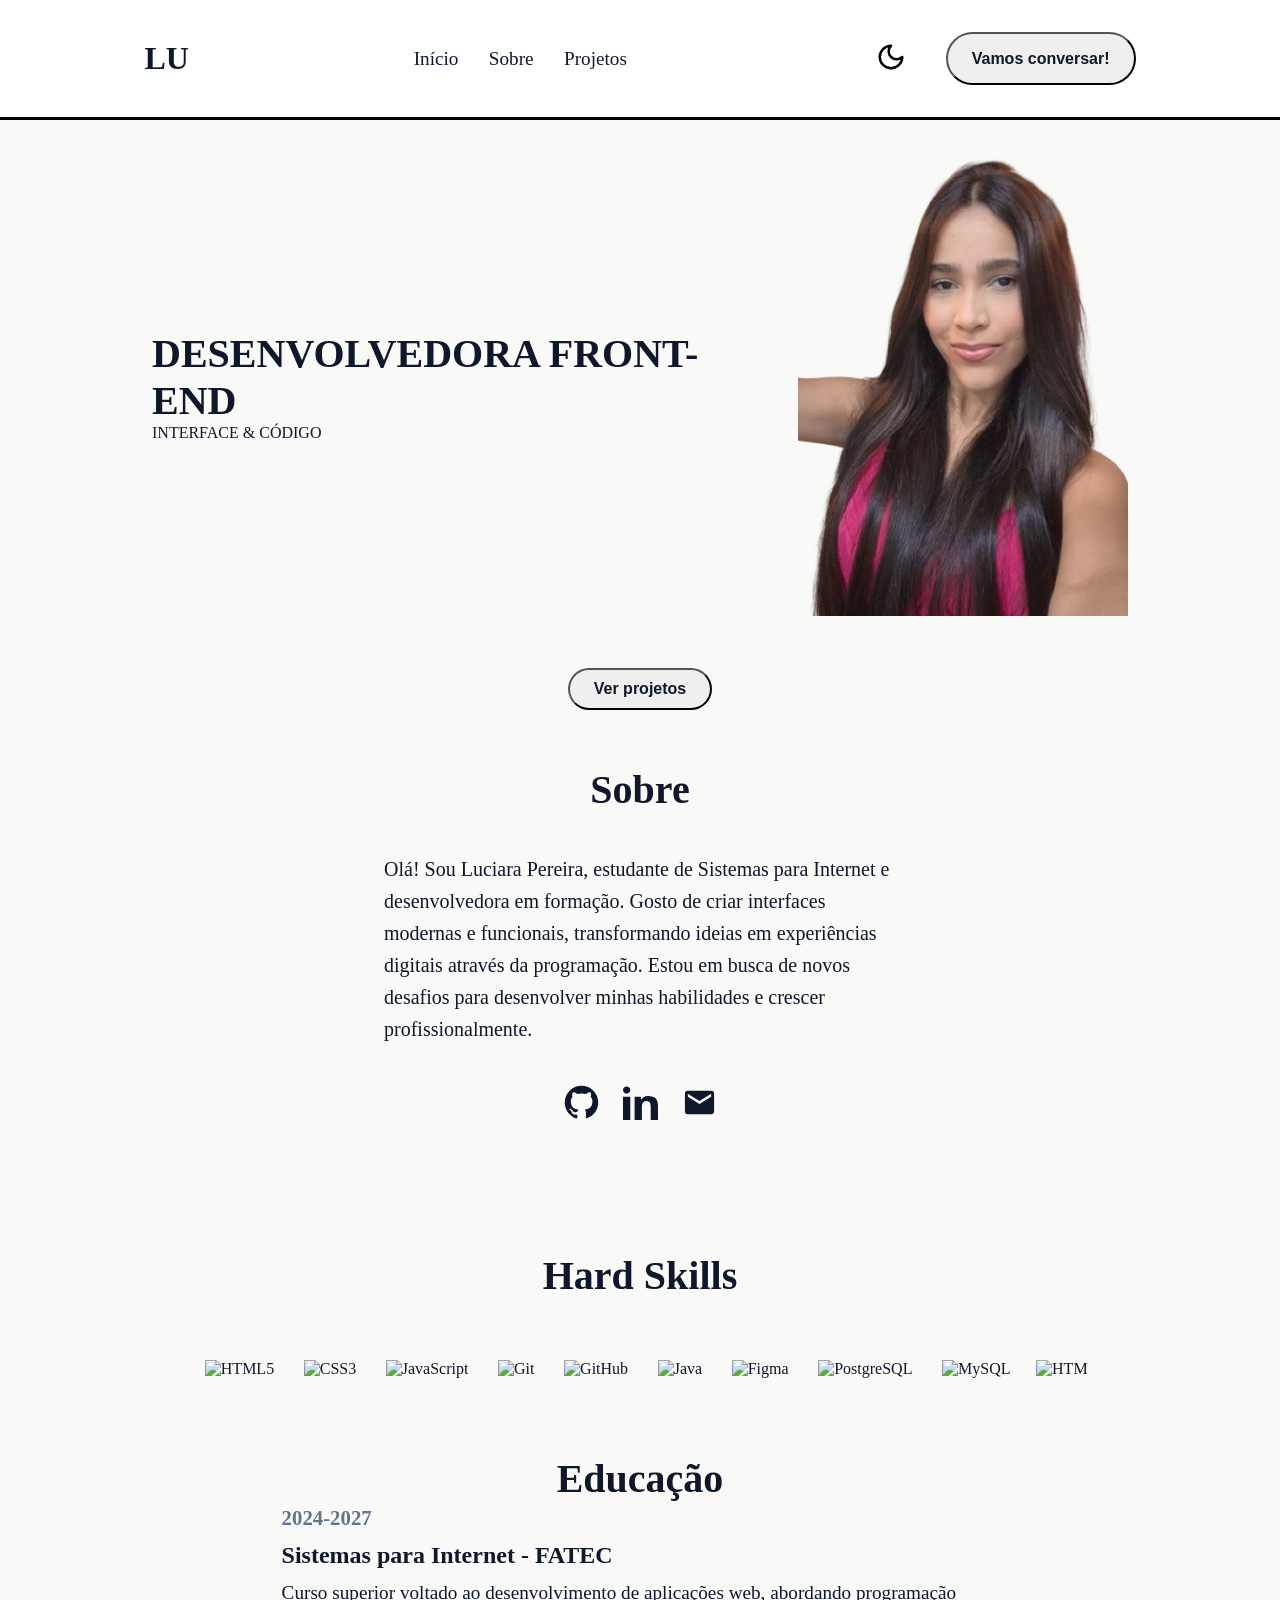
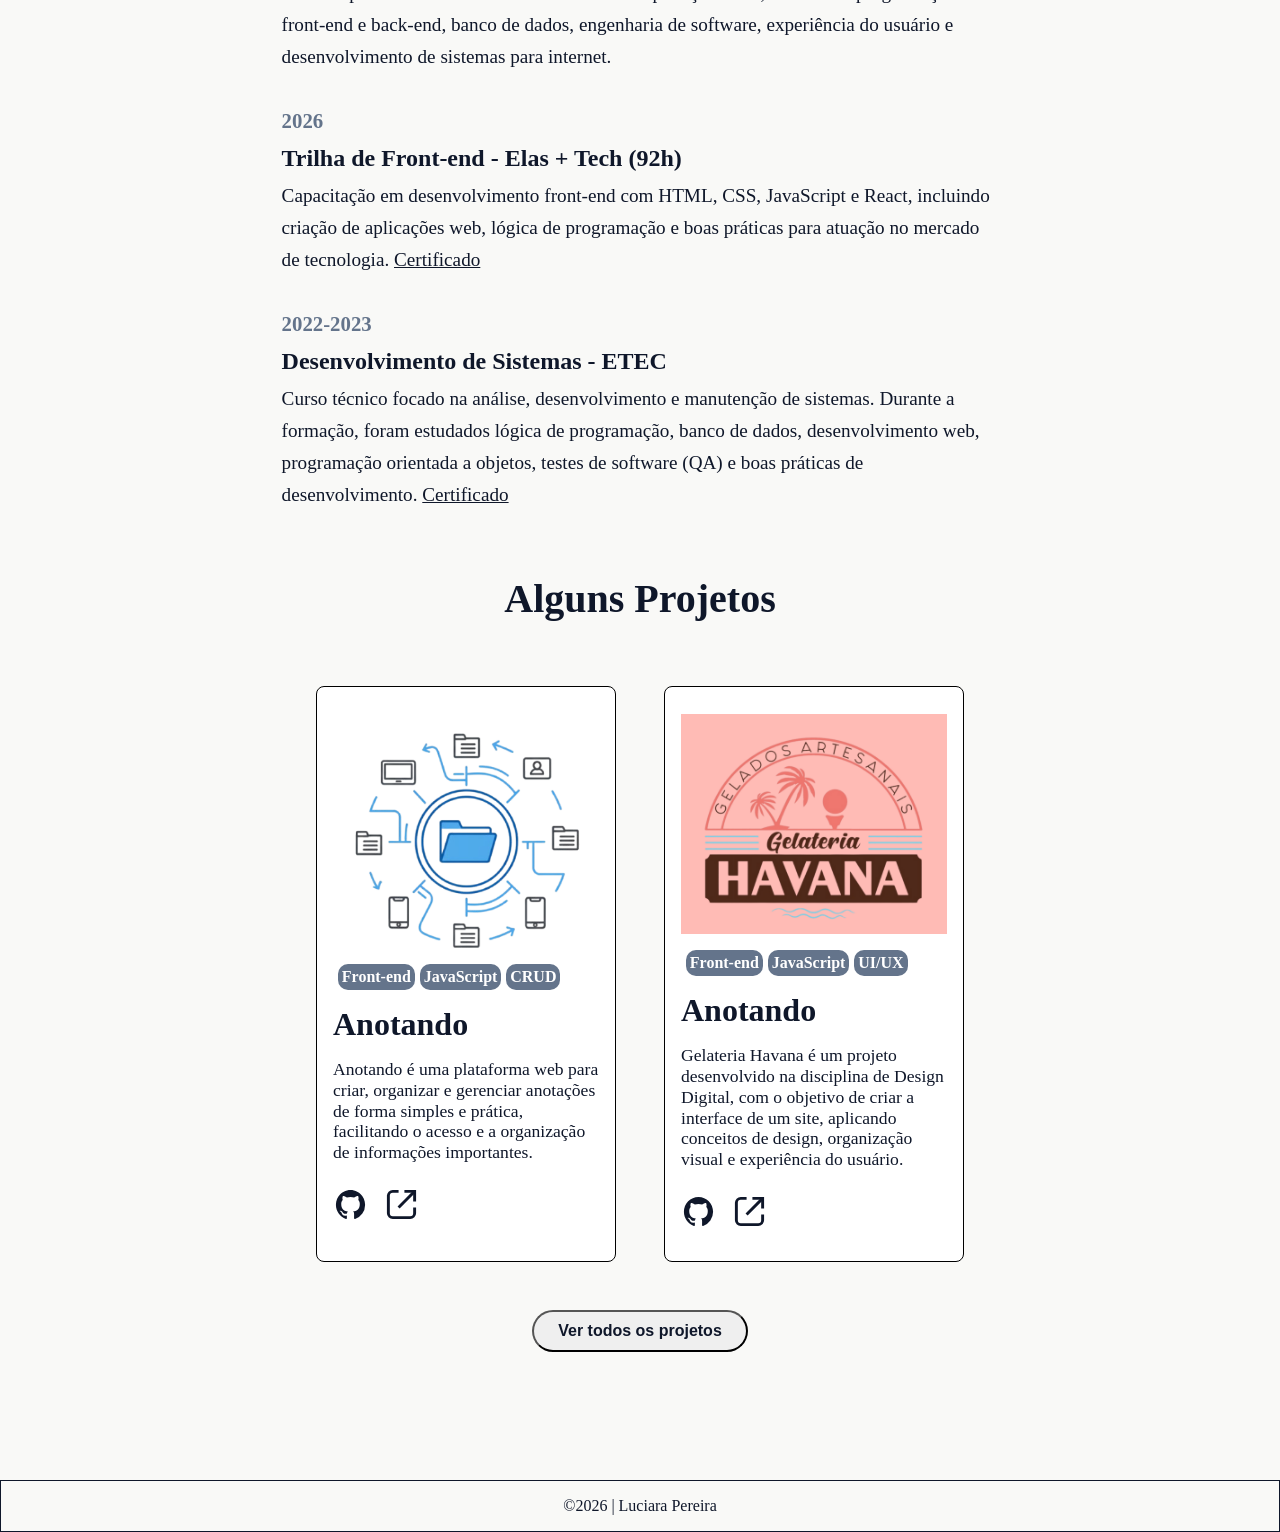
==== commit 45cfc517: "curso ada" ====
--- a/index.html
+++ b/index.html
@@ -199,6 +199,12 @@
                         </div>
 
                          <div class="card-educacao">
+                            <p class="ano">2026</p>
+                            <h3 class="title-curso">Trilha de Front-end - Elas + Tech (92h)</h3>
+                            <p class="desc-curso"> Capacitação em desenvolvimento front-end com HTML, CSS, JavaScript e React, incluindo criação de aplicações web, lógica de programação e boas práticas para atuação no mercado de tecnologia. <a href="imgs/ada-react.png" class="certicado" target="_blank">Certificado</a> </p>
+                        </div>
+
+                        <div class="card-educacao">
                             <p class="ano">2022-2023</p>
                             <h3 class="title-curso">Desenvolvimento de Sistemas - ETEC</h3>
                             <p class="desc-curso">Curso técnico focado na análise, desenvolvimento e manutenção de sistemas. Durante a formação, foram estudados lógica de programação, banco de dados, desenvolvimento web, programação orientada a objetos, testes de software (QA) e boas práticas de desenvolvimento. <a href="imgs/ds-tec.png" class="certicado" target="_blank">Certificado</a> </p>
